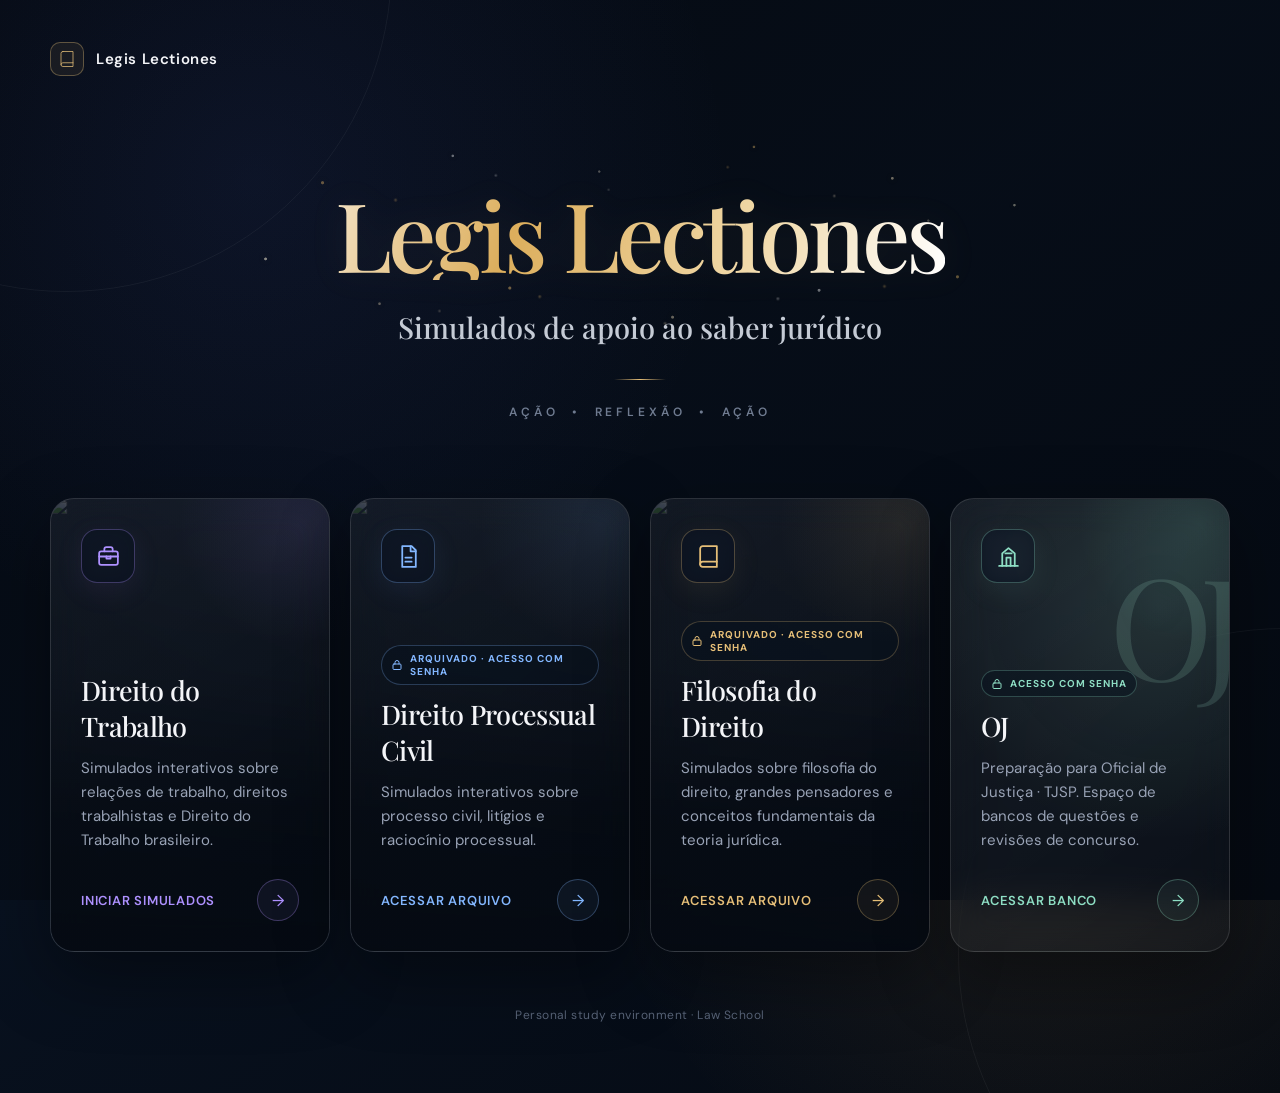
==== index.html @ f01aabaa "feat: add OJ card to main study portal" ====
<!DOCTYPE html>
<html lang="en">
<head>
  <meta charset="UTF-8">
  <meta name="viewport" content="width=device-width, initial-scale=1.0">

  <title>Legis Lectiones</title>

  <link rel="preconnect" href="https://fonts.googleapis.com">
  <link rel="preconnect" href="https://fonts.gstatic.com" crossorigin>
  <link
    href="https://fonts.googleapis.com/css2?family=DM+Sans:wght@400;500;600&family=Playfair+Display:wght@500;600&display=swap"
    rel="stylesheet"
  >

  <style>
    :root {
      --bg: #08111f;
      --bg-deep: #050a12;

      --text: #f4f5f8;
      --muted: #99a3b6;

      --gold: #e6bf78;
      --blue: #83b7ff;
      --violet: #ae91ff;

      --glass: rgba(255, 255, 255, 0.055);
      --glass-hover: rgba(255, 255, 255, 0.085);

      --border: rgba(255, 255, 255, 0.12);
      --border-hover: rgba(255, 255, 255, 0.23);

      --shadow:
        0 25px 70px rgba(0, 0, 0, 0.38);
    }


    /* --------------------------------
       RESET
    -------------------------------- */

    * {
      box-sizing: border-box;
    }

    html {
      scroll-behavior: smooth;
    }

    body {
      margin: 0;
      min-height: 100vh;

      color: var(--text);

      font-family: "DM Sans", sans-serif;

      background:
        radial-gradient(
          circle at 20% 20%,
          rgba(71, 125, 210, 0.17),
          transparent 35%
        ),
        radial-gradient(
          circle at 82% 72%,
          rgba(210, 157, 74, 0.12),
          transparent 35%
        ),
        linear-gradient(
          145deg,
          #0b1728 0%,
          var(--bg) 45%,
          var(--bg-deep) 100%
        );

      overflow-x: hidden;
    }


    /* --------------------------------
       AMBIENT VIDEO BACKGROUND
       -------------------------------- */

    .ambient-video {
      position: fixed;
      inset: 0;
      z-index: 0;

      overflow: hidden;

      pointer-events: none;
    }

    .ambient-video video {
      width: 100%;
      height: 100%;

      object-fit: cover;
      object-position: center;

      opacity: 0.34;

      filter:
        saturate(0.88)
        contrast(1.08)
        brightness(0.62);

      transform: scale(1.02);
    }

    .ambient-video::after {
      content: "";

      position: absolute;
      inset: 0;

      background:
        radial-gradient(
          circle at 18% 18%,
          rgba(71,125,210,.12),
          transparent 34%
        ),

        radial-gradient(
          circle at 82% 72%,
          rgba(210,157,74,.08),
          transparent 35%
        ),

        linear-gradient(
          145deg,
          rgba(11,23,40,.74) 0%,
          rgba(8,17,31,.80) 45%,
          rgba(5,10,18,.88) 100%
        );
    }

    @media (prefers-reduced-motion: reduce) {

      .ambient-video {
        display: none;
      }

    }

    /* --------------------------------
       DECORATIVE BACKGROUND
    -------------------------------- */

    body::before,
    body::after {
      content: "";
      position: fixed;

      width: 650px;
      height: 650px;

      border: 1px solid rgba(255, 255, 255, 0.05);
      border-radius: 50%;

      pointer-events: none;

      z-index: 1;
    }

    body::before {
      top: -360px;
      left: -260px;
    }

    body::after {
      right: -330px;
      bottom: -380px;
    }


    /* --------------------------------
       PAGE
    -------------------------------- */

    .page {
      position: relative;
      z-index: 2;

      width: min(1180px, calc(100% - 40px));

      margin: 0 auto;
      padding: 42px 0 70px;
    }


    /* --------------------------------
       TOP BAR
    -------------------------------- */

    .topbar {
      display: flex;
      align-items: center;
      justify-content: space-between;

      margin-bottom: 100px;
    }

    .brand {
      display: flex;
      align-items: center;
      gap: 12px;

      font-size: 15px;
      font-weight: 600;
      letter-spacing: 0.04em;
    }

    .brand-mark {
      width: 34px;
      height: 34px;

      display: grid;
      place-items: center;

      border: 1px solid rgba(230, 191, 120, 0.35);
      border-radius: 10px;

      color: var(--gold);

      background: rgba(230, 191, 120, 0.07);
    }

    .brand-mark svg {
      width: 18px;
      height: 18px;
    }

    .repo-link {
      color: var(--muted);

      text-decoration: none;

      font-size: 13px;
      font-weight: 500;

      transition: 0.2s ease;
    }

    .repo-link:hover {
      color: white;
    }


    /* --------------------------------
       HERO
    -------------------------------- */

    .hero {
      text-align: center;

      max-width: 1040px;

      margin: 0 auto 78px;
      padding-top: 10px;
    }

    /* --------------------------------
       MAGIC TITLE START
       -------------------------------- */

    .magic-title {
      position: relative;
      display: inline-block;
      isolation: isolate;

      padding: 18px 46px 26px;
      margin: -18px -46px -26px;
    }

    .magic-title h1 {
      position: relative;
      z-index: 2;

      margin: 0;

      font-family: "Playfair Display", serif;

      font-size: clamp(52px, 8vw, 96px);
      font-weight: 500;

      line-height: 0.98;
      letter-spacing: -0.04em;

      background:
        linear-gradient(
          110deg,
          #d9aa56 0%,
          #efd49b 18%,
          #ffffff 34%,
          #f4e4c4 43%,
          #ffffff 49%,
          #f8edda 54%,
          #dcae5c 70%,
          #f0d8a7 86%,
          #ffffff 100%
        );

      background-size: 240% 100%;
      background-position: 100% 50%;

      -webkit-background-clip: text;
      -webkit-text-fill-color: transparent;
      background-clip: text;

      filter:
        drop-shadow(
          0 0 18px
          rgba(230,191,120,.08)
        );

      animation:
        title-shimmer 8.5s
        cubic-bezier(.4,0,.2,1)
        infinite;
    }

    /*
      Two tiny particle fields.
      They exist only around the title itself.
    */

    .magic-title::before,
    .magic-title::after {
      content: "";

      position: absolute;
      inset: -28% -8% -34%;

      z-index: 1;

      pointer-events: none;

      background:
        radial-gradient(
          circle at 4% 58%,
          rgba(255,246,218,.90) 0 1px,
          transparent 1.8px
        ),
        radial-gradient(
          circle at 11% 24%,
          rgba(230,183,104,.72) 0 1.1px,
          transparent 2px
        ),
        radial-gradient(
          circle at 18% 78%,
          rgba(242,224,189,.62) 0 .8px,
          transparent 1.8px
        ),
        radial-gradient(
          circle at 27% 12%,
          rgba(255,255,255,.68) 0 .8px,
          transparent 1.7px
        ),
        radial-gradient(
          circle at 34% 71%,
          rgba(226,183,104,.82) 0 1px,
          transparent 2px
        ),
        radial-gradient(
          circle at 45% 19%,
          rgba(255,247,224,.52) 0 .7px,
          transparent 1.6px
        ),
        radial-gradient(
          circle at 54% 84%,
          rgba(242,224,189,.70) 0 1px,
          transparent 1.9px
        ),
        radial-gradient(
          circle at 64% 8%,
          rgba(230,183,104,.68) 0 .8px,
          transparent 1.7px
        ),
        radial-gradient(
          circle at 72% 72%,
          rgba(255,255,255,.70) 0 1px,
          transparent 1.9px
        ),
        radial-gradient(
          circle at 81% 22%,
          rgba(242,224,189,.76) 0 .9px,
          transparent 1.8px
        ),
        radial-gradient(
          circle at 89% 66%,
          rgba(226,183,104,.72) 0 1px,
          transparent 2px
        ),
        radial-gradient(
          circle at 96% 34%,
          rgba(255,246,218,.65) 0 .8px,
          transparent 1.7px
        );

      opacity: .58;

      filter:
        drop-shadow(
          0 0 4px
          rgba(230,183,104,.38)
        );

      animation:
        magic-drift 8s
        ease-in-out
        infinite alternate,
        magic-twinkle 4.8s
        ease-in-out
        infinite alternate;
    }

    .magic-title::after {
      inset: -18% 2% -42%;

      opacity: .34;

      transform: scale(.93);

      animation-duration:
        11s,
        6.4s;

      animation-direction:
        alternate-reverse,
        alternate;
    }

    @keyframes title-shimmer {

      0%,
      16% {
        background-position: 100% 50%;
      }

      58% {
        background-position: -80% 50%;
      }

      100% {
        background-position: -80% 50%;
      }

    }

    @keyframes magic-drift {

      from {
        transform:
          translate3d(-2px, 4px, 0);
      }

      to {
        transform:
          translate3d(4px, -8px, 0);
      }

    }

    @keyframes magic-twinkle {

      0% {
        opacity: .28;
      }

      45% {
        opacity: .64;
      }

      72% {
        opacity: .40;
      }

      100% {
        opacity: .58;
      }

    }

    @media (prefers-reduced-motion: reduce) {

      .magic-title h1 {
        animation: none;
        background-position: 50% 50%;
      }

      .magic-title::before,
      .magic-title::after {
        animation: none;
      }

    }

    /* --------------------------------
       MAGIC TITLE END
       -------------------------------- */

    .subtitle {
      margin: 26px auto 0;

      color: #c5cbd5;

      font-family: "Playfair Display", serif;

      font-size: clamp(20px, 2.5vw, 29px);
      font-weight: 500;

      line-height: 1.45;
    }

    .divider {
      width: 52px;
      height: 1px;

      margin: 31px auto 24px;

      background:
        linear-gradient(
          to right,
          transparent,
          var(--gold),
          transparent
        );
    }

    .motto {
      color: #6f7b90;

      font-size: 12px;
      font-weight: 600;

      letter-spacing: 0.32em;
      text-transform: uppercase;
    }


    /* --------------------------------
       GRID
    -------------------------------- */

    .grid {
      display: grid;

      grid-template-columns:
        repeat(4, minmax(0, 1fr));

      gap: 20px;
      align-items: stretch;
    }


    /* --------------------------------
       CARD
    -------------------------------- */

    .card {
      --accent: var(--gold);
      --accent-rgb: 230, 191, 120;

      position: relative;

      min-height: 355px;

      padding: 30px;

      display: flex;
      flex-direction: column;

      border: 1px solid var(--border);
      border-radius: 24px;

      color: var(--text);
      text-decoration: none;

      background:
        linear-gradient(
          145deg,
          rgba(255,255,255,0.075),
          rgba(255,255,255,0.025)
        );

      backdrop-filter: blur(18px);
      -webkit-backdrop-filter: blur(18px);

      box-shadow: var(--shadow);

      overflow: hidden;
      isolation: isolate;

      transition:
        transform 0.35s ease,
        border-color 0.35s ease,
        background 0.35s ease,
        box-shadow 0.35s ease;
    }

/* --------------------------------
   CARD ARTWORK
-------------------------------- */

.card-image {
  position: absolute;
  inset: 0;
  z-index: 0;

  width: 100%;
  height: 100%;

  object-fit: cover;
  object-position: center;

  opacity: 0.43;

  filter:
    saturate(0.82)
    contrast(1.04)
    brightness(0.72);

  transform: scale(1.015);

  transition:
    opacity 0.45s ease,
    transform 0.55s ease,
    filter 0.45s ease;

  pointer-events: none;
}


.card-image-overlay {
  position: absolute;
  inset: 0;

  z-index: 1;

  background:
    linear-gradient(
      180deg,
      rgba(5, 10, 18, 0.10) 0%,
      rgba(5, 10, 18, 0.28) 38%,
      rgba(5, 10, 18, 0.80) 70%,
      rgba(5, 10, 18, 0.96) 100%
    ),
    linear-gradient(
      90deg,
      rgba(8, 17, 31, 0.20),
      rgba(8, 17, 31, 0.03)
    );

  pointer-events: none;
}


.card.civil .card-image {
  object-position: 62% center;
}

.card.philosophy .card-image {
  object-position: 68% center;
}

.card.labour .card-image {
  object-position: 67% center;
}


.card:hover .card-image {
  opacity: 0.56;

  transform: scale(1.055);

  filter:
    saturate(0.90)
    contrast(1.06)
    brightness(0.78);
}
    /* glow */
    .card::before {
      content: "";

      position: absolute;

      width: 250px;
      height: 250px;

      right: -95px;
      top: -100px;

      border-radius: 50%;

      background:
        radial-gradient(
          circle,
          rgba(var(--accent-rgb), 0.18),
          transparent 68%
        );

      opacity: 0.65;

      transition: opacity 0.35s ease;
    }


    /* bottom glow line */
    .card::after {
      content: "";

      position: absolute;

      left: 20%;
      right: 20%;
      bottom: -1px;

      height: 1px;

      background:
        linear-gradient(
          to right,
          transparent,
          var(--accent),
          transparent
        );

      opacity: 0;

      transition: opacity 0.35s ease;
    }


    .card:hover {
      transform: translateY(-8px);

      border-color:
        rgba(var(--accent-rgb), 0.4);

      background:
        linear-gradient(
          145deg,
          rgba(255,255,255,0.1),
          rgba(255,255,255,0.035)
        );

      box-shadow:
        0 30px 85px rgba(0,0,0,0.48),
        0 0 50px rgba(var(--accent-rgb), 0.08);
    }

    .card:hover::before {
      opacity: 1;
    }

    .card:hover::after {
      opacity: 1;
    }


    /* --------------------------------
       CARD COLORS
    -------------------------------- */

    .card.civil {
      --accent: #83b7ff;
      --accent-rgb: 131, 183, 255;
    }

    .card.philosophy {
      --accent: #e6bf78;
      --accent-rgb: 230, 191, 120;
    }

    .card.labour {
      --accent: #ae91ff;
      --accent-rgb: 174, 145, 255;
    }

    /* OJ: destaque verde-água, mantendo a identidade do portal. */
    .card.oj {
      --accent: #8edec4;
      --accent-rgb: 142, 222, 196;
      background:
        radial-gradient(circle at 75% 24%, rgba(142,222,196,.13), transparent 58%),
        linear-gradient(145deg, rgba(255,255,255,.075), rgba(255,255,255,.025));
    }

    .oj-monogram {
      position: absolute;
      z-index: 0;
      right: -6px;
      top: 54px;
      color: #b2f6dd;
      opacity: .14;
      font-family: "Playfair Display", serif;
      font-size: clamp(100px, 11vw, 145px);
      letter-spacing: -.08em;
      line-height: 1;
      pointer-events: none;
      user-select: none;
    }


    /* --------------------------------
       CARD ICON
    -------------------------------- */

    .icon {
      position: relative;
      z-index: 2;
      
      width: 54px;
      height: 54px;

      display: grid;
      place-items: center;

      margin-bottom: 38px;

      border: 1px solid
        rgba(var(--accent-rgb), 0.3);

      border-radius: 16px;

      color: var(--accent);

      background: rgba(8, 17, 31, 0.58);

      backdrop-filter: blur(10px);
      -webkit-backdrop-filter: blur(10px);

      box-shadow:
        0 8px 30px
        rgba(var(--accent-rgb), 0.08);
    }

    .icon svg {
      width: 25px;
      height: 25px;

      stroke-width: 1.7;
    }


    /* --------------------------------
       CARD CONTENT
    -------------------------------- */

    .card-content {
      position: relative;
      z-index: 2;

      margin-top: auto;
    }

    .card h2 {
      margin: 0 0 12px;

      font-family: "Playfair Display", serif;

      font-size: 27px;
      font-weight: 500;

      letter-spacing: -0.025em;
    }

    .card p {
      margin: 0;

      min-height: 72px;

      color: var(--muted);

      font-size: 15px;
      line-height: 1.6;
    }

    .card-footer {
      display: flex;
      align-items: center;
      justify-content: space-between;

      margin-top: 27px;
    }

    .start {
      color: var(--accent);

      font-size: 13px;
      font-weight: 600;

      letter-spacing: 0.06em;
    }

    .arrow {
      width: 42px;
      height: 42px;

      display: grid;
      place-items: center;

      border: 1px solid
        rgba(var(--accent-rgb), 0.3);

      border-radius: 50%;

      color: var(--accent);

      background:
        rgba(var(--accent-rgb), 0.06);

      transition:
        transform 0.3s ease,
        background 0.3s ease;
    }

    .card:hover .arrow {
      transform: translateX(4px);

      background:
        rgba(var(--accent-rgb), 0.13);
    }



    /* --------------------------------
       ARCHIVED / LOCKED MODULES
       -------------------------------- */

    .legacy-status {
      display: inline-flex;
      align-items: center;
      gap: 7px;

      width: fit-content;

      margin-bottom: 11px;
      padding: 6px 9px;

      border: 1px solid rgba(var(--accent-rgb), 0.26);
      border-radius: 999px;

      color: var(--accent);
      background: rgba(8, 17, 31, 0.48);

      font-size: 10px;
      font-weight: 700;

      letter-spacing: 0.10em;
      text-transform: uppercase;
    }

    .legacy-status svg {
      width: 12px;
      height: 12px;
      flex: 0 0 auto;
    }

    /* --------------------------------
       FOOTER
    -------------------------------- */

    footer {
      margin-top: 55px;

      text-align: center;

      color: #596579;

      font-size: 12px;

      letter-spacing: 0.04em;
    }


    /* --------------------------------
       RESPONSIVE
    -------------------------------- */

    /*
      Em telas intermediárias, organiza os cartões
      em duas colunas para manter a legibilidade.
    */

    @media (max-width: 900px) {

      .page {
        width: calc(100% - 24px);
      }

      .topbar {
        margin-bottom: 70px;
      }

      .grid {
        grid-template-columns:
          repeat(2, minmax(0, 1fr));

        gap: 12px;
      }

      .card {
        min-height: 340px;
        padding: 20px;
        border-radius: 20px;
      }

      .icon {
        width: 48px;
        height: 48px;
        margin-bottom: 30px;
      }

      .card h2 {
        font-size: 23px;
      }

      .card p {
        min-height: 78px;
        font-size: 13px;
        line-height: 1.5;
      }

      .legacy-status {
        font-size: 8px;
        letter-spacing: .07em;
        padding: 5px 7px;
      }

      .start {
        font-size: 11px;
      }

      .arrow {
        width: 36px;
        height: 36px;
      }

    }


    /*
      Só empilha em tela realmente pequena.
    */

    @media (max-width: 680px) {

      .page {
        width: calc(100% - 28px);
        padding-top: 24px;
      }

      .repo-link {
        display: none;
      }

      .topbar {
        margin-bottom: 60px;
      }

      .hero {
        margin-bottom: 55px;
      }

      .grid {
        grid-template-columns: 1fr;
        gap: 18px;
      }

      .card {
        min-height: 300px;
        padding: 25px;
      }

      .card h2 {
        font-size: 26px;
      }

      .card p {
        min-height: 0;
        font-size: 14px;
      }

      .icon {
        margin-bottom: 35px;
      }

      .motto {
        font-size: 10px;
        letter-spacing: .22em;
      }

    }

</style>
<style id="constellation-video-style">
  body{
    isolation:isolate;
  }

  .ambient-video{
    position:fixed;
    inset:0;
    z-index:0;
    overflow:hidden;
    pointer-events:none;
    background:#050a12;
  }

  .ambient-video video{
    position:absolute;
    inset:0;
    width:100%;
    height:100%;
    object-fit:cover;
    object-position:center;
    opacity:.60;
    filter:
      saturate(.92)
      contrast(1.08)
      brightness(.72);
    transform:scale(1.02);
  }

  .ambient-video::after{
    content:"";
    position:absolute;
    inset:0;
    background:
      radial-gradient(
        circle at 20% 20%,
        rgba(80,100,210,.10),
        transparent 38%
      ),
      linear-gradient(
        145deg,
        rgba(5,10,18,.34),
        rgba(8,17,31,.46) 48%,
        rgba(5,10,18,.62)
      );
  }

  .page,
  .shell{
    position:relative !important;
    z-index:2 !important;
  }

  body::before,
  body::after{
    z-index:1 !important;
  }
</style>
  <link rel="stylesheet" href="./labour-law/support-popup.css">
  <script src="./labour-law/support-popup.js" defer></script>
  <link rel="stylesheet" href="./labour-law/engagement.css">
  <script src="./labour-law/engagement.js" defer></script>
</head>


<body>


  <div
    class="ambient-video"
    aria-hidden="true"
  >

    <video
      autoplay
      muted
      loop
      playsinline
      preload="auto"
    >

      <source
        src="./constellations.mp4"
        type="video/mp4"
      >

    </video>

  </div>

  <div class="page">

    <!-- TOP BAR -->

    <header class="topbar">

      <div class="brand">

        <span class="brand-mark">

          <svg
            viewBox="0 0 24 24"
            fill="none"
            stroke="currentColor"
            stroke-linecap="round"
            stroke-linejoin="round"
          >
            <path d="M4 19.5A2.5 2.5 0 0 1 6.5 17H20"/>
            <path d="M6.5 2H20v20H6.5A2.5 2.5 0 0 1 4 19.5v-15A2.5 2.5 0 0 1 6.5 2Z"/>
          </svg>

        </span>

        Legis Lectiones

      </div>

    </header>



    <!-- HERO -->

    <section class="hero">

      <div class="magic-title">
        <h1>Legis Lectiones</h1>
      </div>


      <p class="subtitle">
        Simulados de apoio ao saber jurídico
      </p>


      <div class="divider"></div>


      <div class="motto">
        Ação &nbsp;•&nbsp; Reflexão &nbsp;•&nbsp; Ação
      </div>

    </section>



    <!-- SUBJECT CARDS -->

    <main class="grid">

      <!-- LABOUR LAW -->

      <a
        class="card labour"
        href="./labour-law/"
      >
      
        <img
          class="card-image"
          src="./figura3.png"
          alt=""
          aria-hidden="true"
        >
      
        <div class="card-image-overlay"></div>
      
        <div class="icon">

          <svg
            viewBox="0 0 24 24"
            fill="none"
            stroke="currentColor"
            stroke-linecap="round"
            stroke-linejoin="round"
          >
            <rect
              x="3"
              y="7"
              width="18"
              height="13"
              rx="2"
            />

            <path d="M8 7V5a2 2 0 0 1 2-2h4a2 2 0 0 1 2 2v2"/>

            <path d="M3 12h18"/>

            <path d="M10 12v2h4v-2"/>
          </svg>

        </div>


        <div class="card-content">

          <h2>Direito do Trabalho</h2>

          <p>
            Simulados interativos sobre relações de trabalho,
            direitos trabalhistas e Direito do Trabalho brasileiro.
          </p>


          <div class="card-footer">

            <span class="start">
              INICIAR SIMULADOS
            </span>

            <span class="arrow">
              →
            </span>

          </div>

        </div>

      </a>
      
      <!-- CIVIL PROCEDURE -->

      <a
        class="card civil"
        href="./civil-procedure/"
      >
      
        <img
          class="card-image"
          src="./figura1.png"
          alt=""
          aria-hidden="true"
        >
      
        <div class="card-image-overlay"></div>
      
        <div class="icon">

          <svg
            viewBox="0 0 24 24"
            fill="none"
            stroke="currentColor"
            stroke-linecap="round"
            stroke-linejoin="round"
          >
            <path d="M6 2h9l4 4v16H6z"/>
            <path d="M14 2v5h5"/>
            <path d="M9 13h6"/>
            <path d="M9 17h6"/>
          </svg>

        </div>


        <div class="card-content">


          <div class="legacy-status">
            <svg
              viewBox="0 0 24 24"
              fill="none"
              stroke="currentColor"
              stroke-width="2"
              stroke-linecap="round"
              stroke-linejoin="round"
              aria-hidden="true"
            >
              <rect x="4" y="10" width="16" height="11" rx="2"></rect>
              <path d="M8 10V7a4 4 0 0 1 8 0v3"></path>
            </svg>
            Arquivado · Acesso com senha
          </div>

          <h2>Direito Processual Civil</h2>

          <p>
            Simulados interativos sobre processo civil,
            litígios e raciocínio processual.
          </p>


          <div class="card-footer">

            <span class="start">
              ACESSAR ARQUIVO
            </span>

            <span class="arrow">
              →
            </span>

          </div>

        </div>

      </a>



      <!-- PHILOSOPHY -->

      <a
        class="card philosophy"
        href="./philosophy-of-law/"
      >
      
        <img
          class="card-image"
          src="./figura2.png"
          alt=""
          aria-hidden="true"
        >
      
        <div class="card-image-overlay"></div>
      
        <div class="icon">

          <svg
            viewBox="0 0 24 24"
            fill="none"
            stroke="currentColor"
            stroke-linecap="round"
            stroke-linejoin="round"
          >
            <path d="M4 19.5A2.5 2.5 0 0 1 6.5 17H20"/>
            <path d="M6.5 2H20v20H6.5A2.5 2.5 0 0 1 4 19.5v-15A2.5 2.5 0 0 1 6.5 2Z"/>
          </svg>

        </div>


        <div class="card-content">


          <div class="legacy-status">
            <svg
              viewBox="0 0 24 24"
              fill="none"
              stroke="currentColor"
              stroke-width="2"
              stroke-linecap="round"
              stroke-linejoin="round"
              aria-hidden="true"
            >
              <rect x="4" y="10" width="16" height="11" rx="2"></rect>
              <path d="M8 10V7a4 4 0 0 1 8 0v3"></path>
            </svg>
            Arquivado · Acesso com senha
          </div>

          <h2>Filosofia do Direito</h2>

          <p>
            Simulados sobre filosofia do direito,
            grandes pensadores e conceitos fundamentais
            da teoria jurídica.
          </p>


          <div class="card-footer">

            <span class="start">
              ACESSAR ARQUIVO
            </span>

            <span class="arrow">
              →
            </span>

          </div>

        </div>

      </a>


      <!-- OJ: OFICIAL DE JUSTIÇA -->

      <a
        class="card oj"
        href="./oj/"
      >
        <div class="oj-monogram" aria-hidden="true">OJ</div>

        <div class="icon" aria-hidden="true">
          <svg
            viewBox="0 0 24 24"
            fill="none"
            stroke="currentColor"
            stroke-linecap="round"
            stroke-linejoin="round"
          >
            <path d="M3 21h18"/>
            <path d="M6 21V9l6-5 6 5v12"/>
            <path d="M10 21v-8h4v8"/>
            <path d="M9 9h6"/>
          </svg>
        </div>

        <div class="card-content">
          <div class="legacy-status">
            <svg
              viewBox="0 0 24 24"
              fill="none"
              stroke="currentColor"
              stroke-width="2"
              stroke-linecap="round"
              stroke-linejoin="round"
              aria-hidden="true"
            >
              <rect x="4" y="10" width="16" height="11" rx="2"></rect>
              <path d="M8 10V7a4 4 0 0 1 8 0v3"></path>
            </svg>
            Acesso com senha
          </div>

          <h2>OJ</h2>

          <p>
            Preparação para Oficial de Justiça · TJSP.
            Espaço de bancos de questões e revisões de concurso.
          </p>

          <div class="card-footer">
            <span class="start">ACESSAR BANCO</span>
            <span class="arrow" aria-hidden="true">→</span>
          </div>
        </div>
      </a>

    </main>



    <footer>
      Personal study environment · Law School
    </footer>

  </div>

<!-- Cloudflare Web Analytics -->
<script type='module' src='https://static.cloudflareinsights.com/beacon.min.js' data-cf-beacon='{"token": "51f24d9a0ec840c5bcb40df413a4bf46"}'></script>
<!-- End Cloudflare Web Analytics -->
</body>
</html>
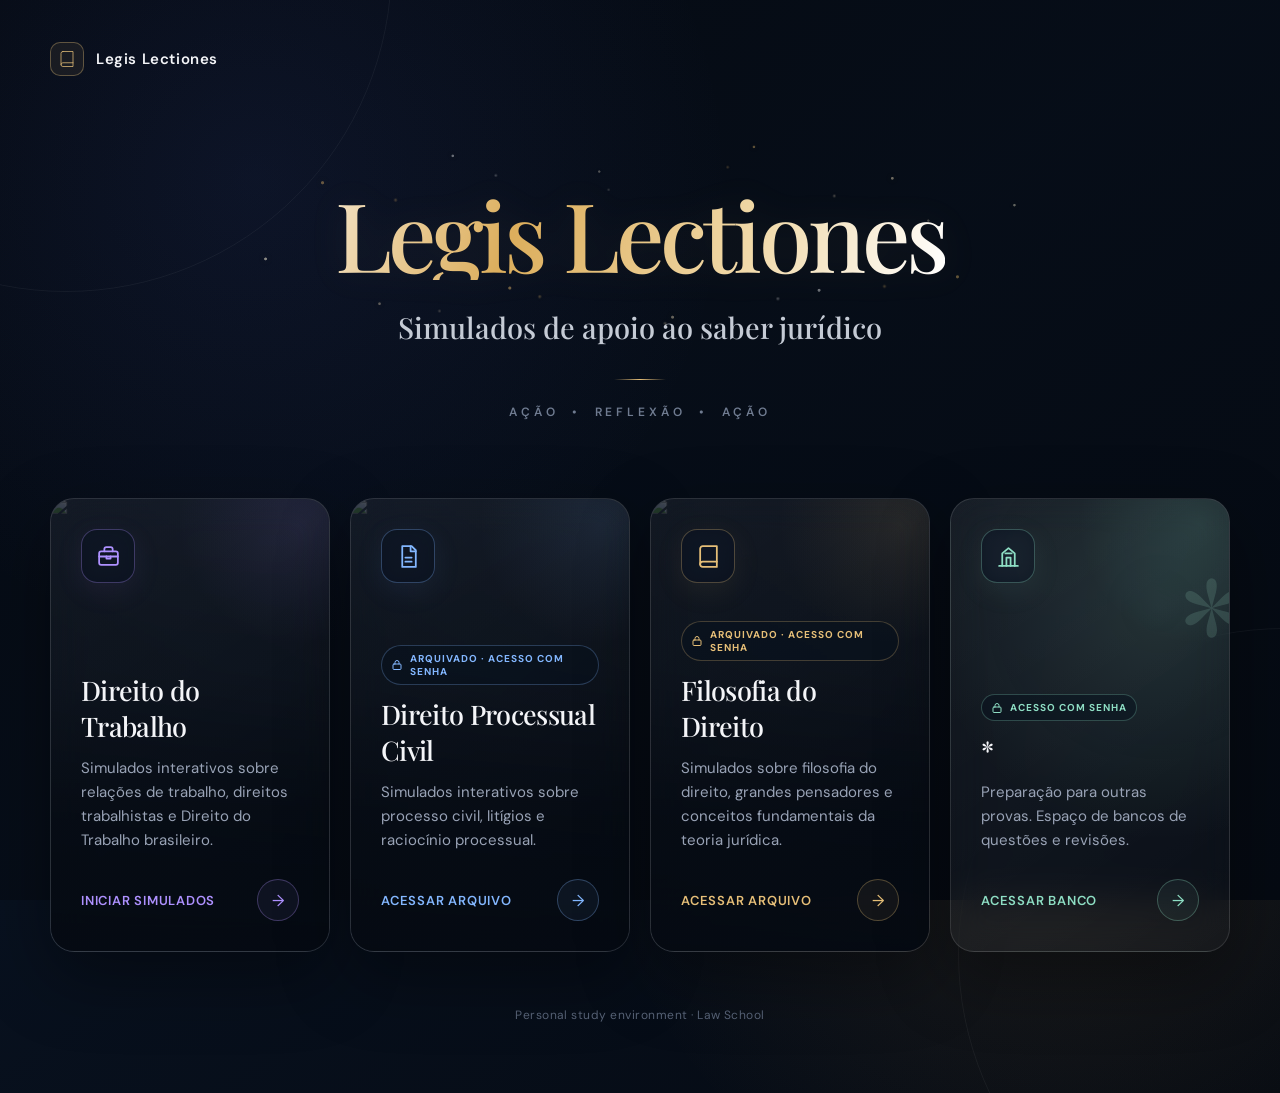
==== commit 6df857dc: "Modify OJ card content in index.html Updated the content of the OJ card to reflect new information." ====
--- a/index.html
+++ b/index.html
@@ -1477,7 +1477,7 @@
         class="card oj"
         href="./oj/"
       >
-        <div class="oj-monogram" aria-hidden="true">OJ</div>
+        <div class="oj-monogram" aria-hidden="true">*</div>
 
         <div class="icon" aria-hidden="true">
           <svg
@@ -1511,11 +1511,11 @@
             Acesso com senha
           </div>
 
-          <h2>OJ</h2>
+          <h2>*</h2>
 
           <p>
-            Preparação para Oficial de Justiça · TJSP.
-            Espaço de bancos de questões e revisões de concurso.
+            Preparação para outras provas.
+            Espaço de bancos de questões e revisões.
           </p>
 
           <div class="card-footer">
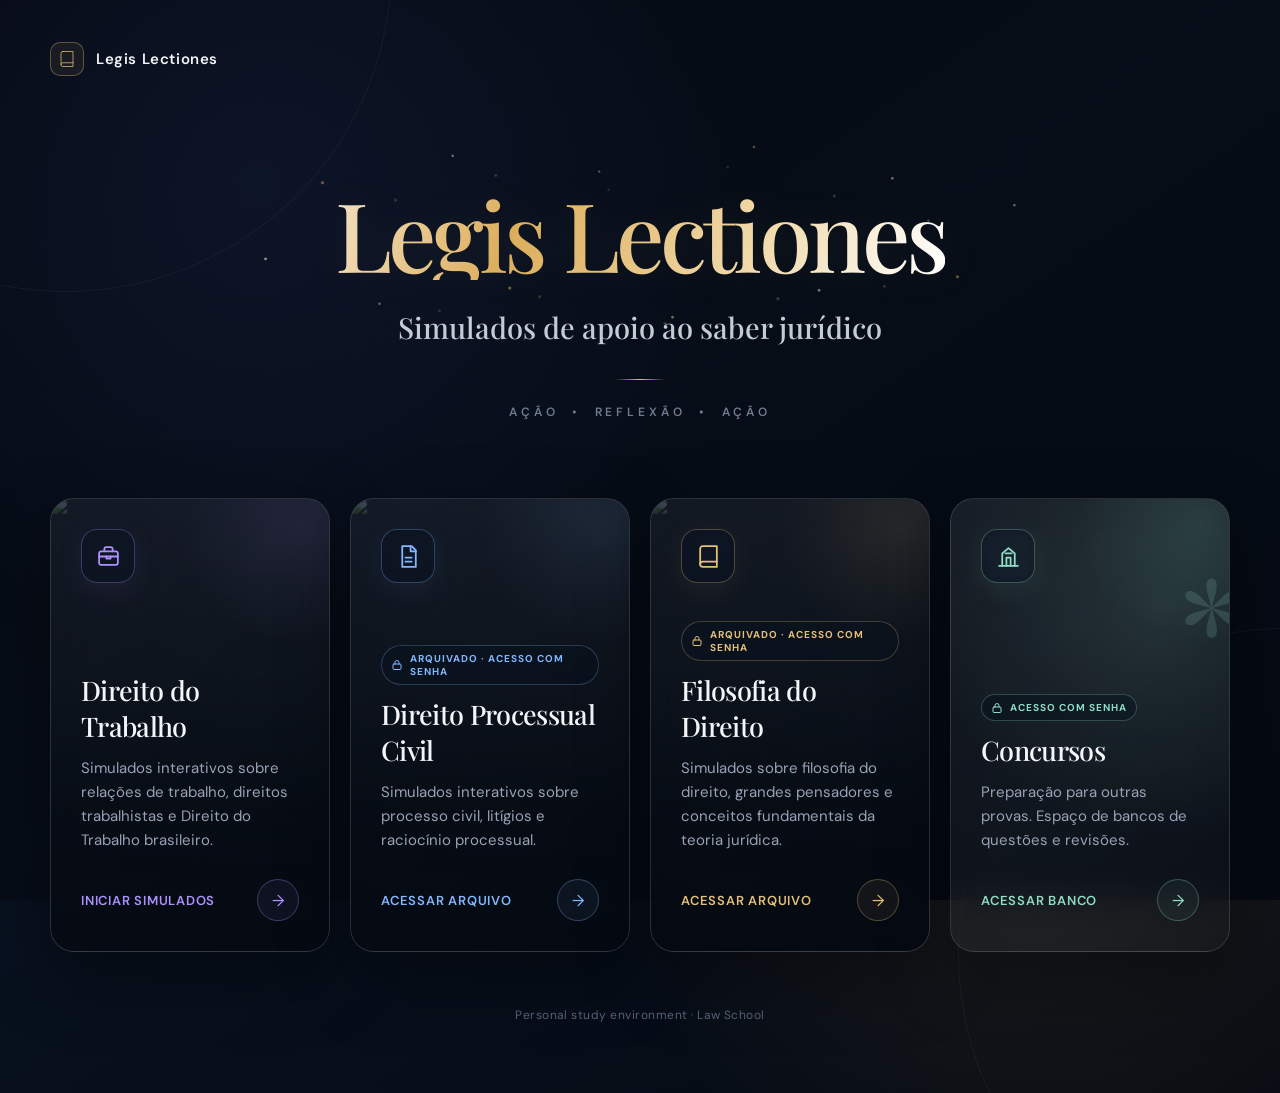
==== commit 6bfda7fc: "Change heading from '*' to 'Concursos'" ====
--- a/index.html
+++ b/index.html
@@ -1511,7 +1511,7 @@
             Acesso com senha
           </div>
 
-          <h2>*</h2>
+          <h2>Concursos</h2>
 
           <p>
             Preparação para outras provas.
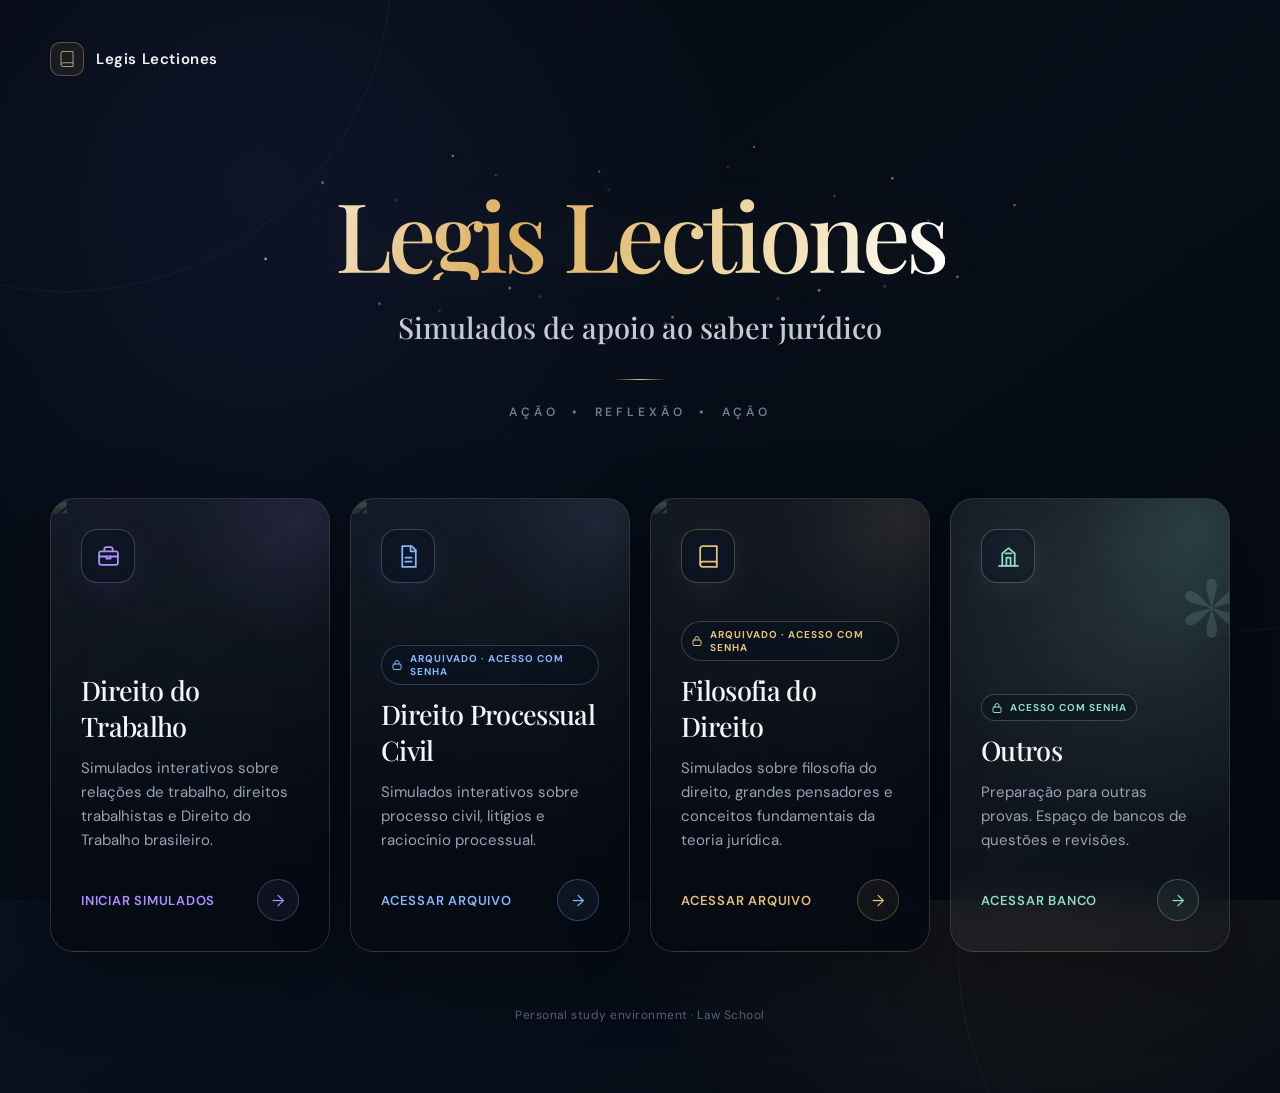
==== commit 71ea55d3: "Rename section header from 'Concursos' to 'Outros'" ====
--- a/index.html
+++ b/index.html
@@ -1511,7 +1511,7 @@
             Acesso com senha
           </div>
 
-          <h2>Concursos</h2>
+          <h2>Outros</h2>
 
           <p>
             Preparação para outras provas.
